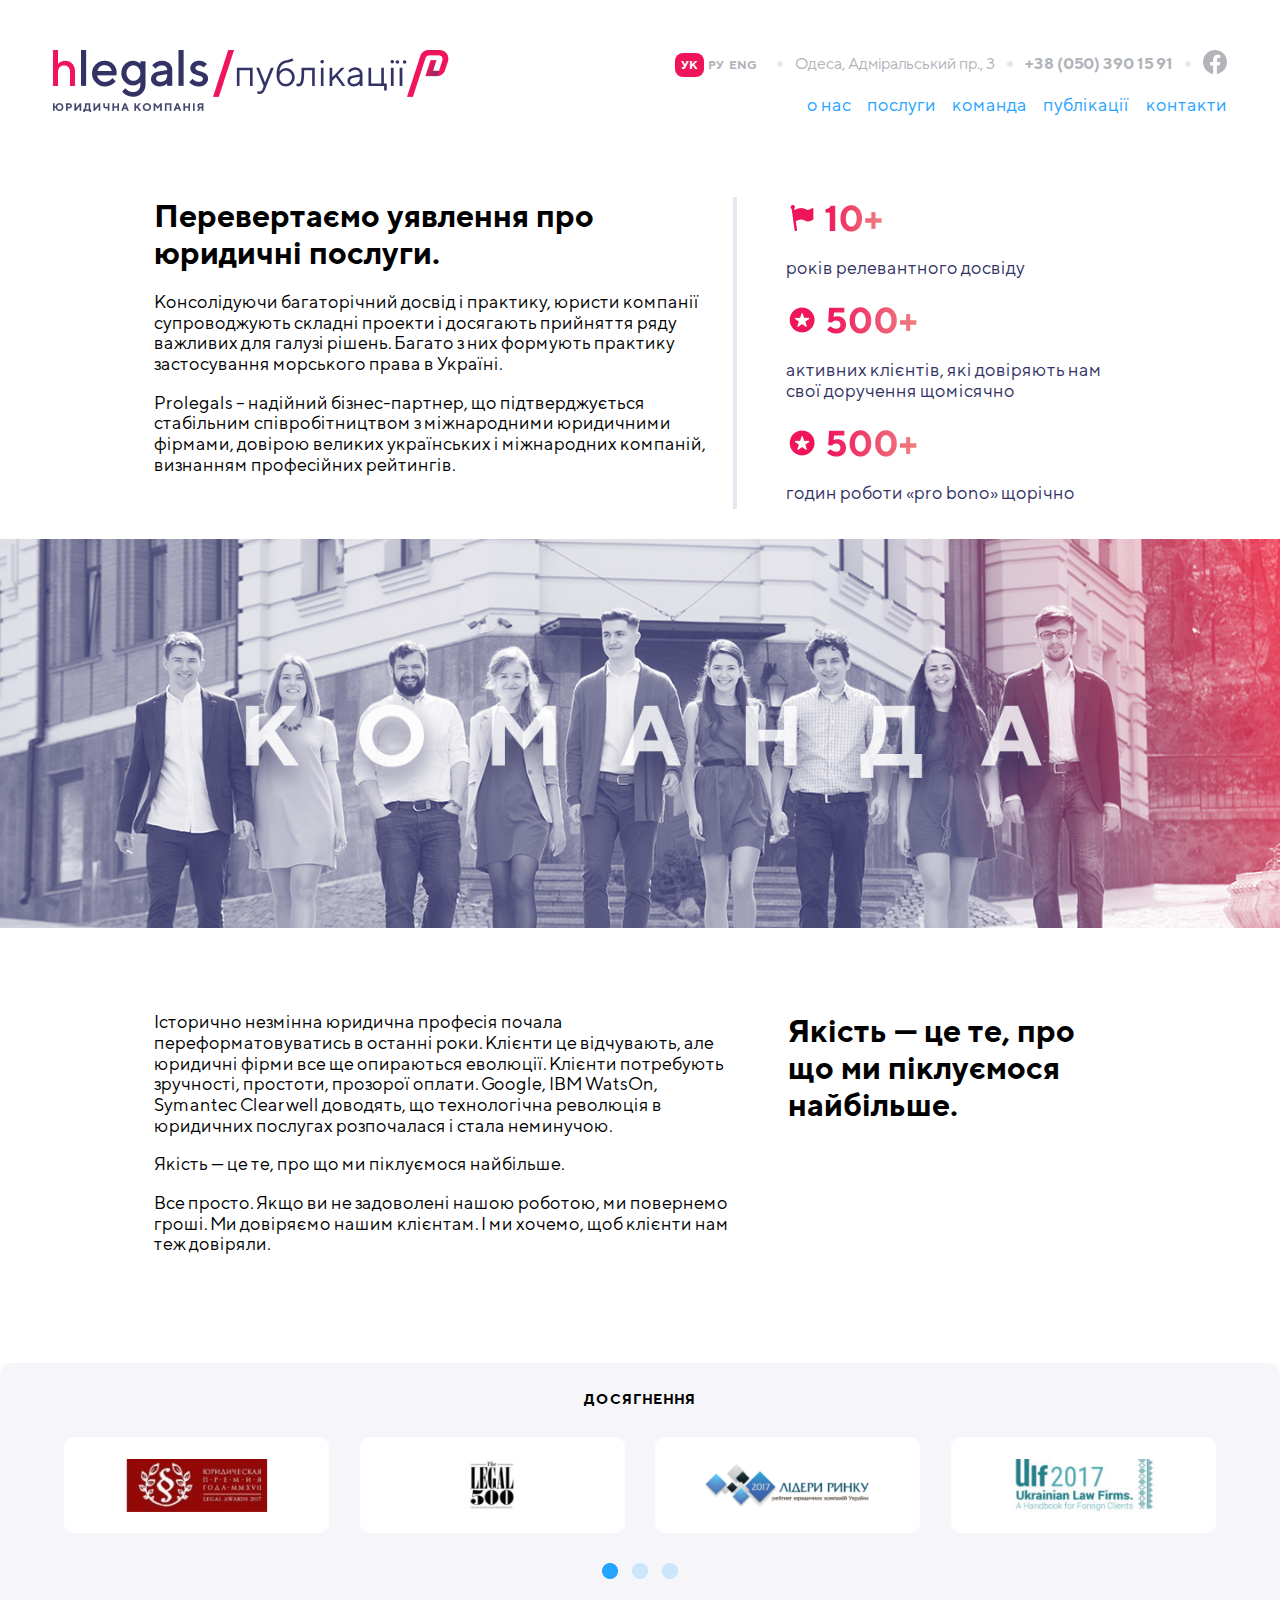
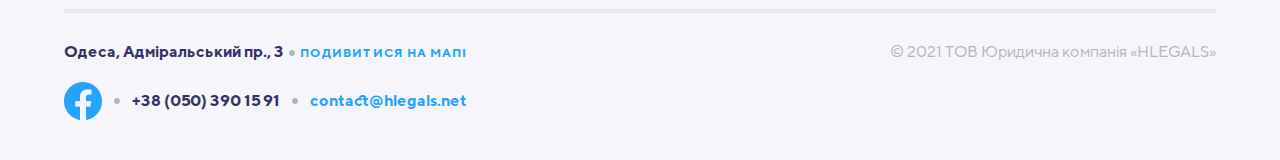
==== about.html @ 1219ba34 "first commit" ====
<!DOCTYPE html>
<html lang="en">
  <head>
    <meta charset="UTF-8" />
    <meta http-equiv="X-UA-Compatible" content="IE=edge" />
    <meta name="viewport" content="width=device-width, initial-scale=1.0" />
    <link rel="stylesheet" href="styles/normalize.css" />
    <link rel="stylesheet" href="styles/about.css" />
    <link rel="stylesheet" href="styles/about-desktop.css" />
    <link rel="stylesheet" href="styles/header.css" />
    <link rel="stylesheet" href="styles/footer.css" />
    <link rel="stylesheet" href="fonts/fontstyles.css" />

    <title>Document</title>
  </head>
  <body>
    <header class="header">
      <div class="header-top">
        <ul class="lang-list list">
          <li><a class="lang-link lang-link-grey active" href="#">УК</a></li>
          <li><a class="lang-link lang-link-grey" href="#">РУ</a></li>
          <li><a class="lang-link lang-link-grey" href="#">ENG</a></li>
        </ul>
        <div class="contact-info">
          <img src="img/Dot separator.png" alt="" class="ds" />
          <p class="header-adress header-adress-grey">
            Одеса, Адміральський пр., 3
          </p>
          <img src="img/Dot separator.png" alt="" class="ds" />
          <p class="header-phone">+38 (050) 390 15 91</p>
          <img src="img/Dot separator.png" alt="" class="ds" />
          <a class="fb-link" href="#"><img src="img/fb-icon.svg" alt="" /></a>
        </div>
      </div>
      <div class="header-bottom">
        <a class="home-link" href="homepage.html"
          ><img
            src="img/Logo Subsection Mobile.png"
            alt=""
            class="logo-mobile" />
          <img src="img/Logo Subsection.png" alt="" class="logo"
        /></a>
        <img class="hamburger" src="img/Hamburger.svg" alt="" />
        <ul class="nav-list list">
          <li><a href="about.html" class="nav-link nav-link-blue">о нас</a></li>
          <li><a href="services.html" class="nav-link nav-link-blue">послуги</a></li>
          <li><a href="team.html" class="nav-link nav-link-blue">команда</a></li>
          <li><a href="publication.html" class="nav-link nav-link-blue">публікації</a></li>
          <li><a href="contacts.html" class="nav-link nav-link-blue">контакти</a></li>
        </ul>
      </div>
    </header>
    <section class="IA-container">
      <div class="introduction">
        <h1 class="i-heading gradient-text">
          Перевертаємо уявлення про юридичні послуги.
        </h1>
        <p class="i-p">
          Консолідуючи багаторічний досвід і практику, юристи компанії
          супроводжують складні проекти і досягають прийняття ряду важливих для
          галузі рішень. Багато з них формують практику застосування морського
          права в Україні.
        </p>
        <p class="i-p">
          Prolegals – надійний бізнес-партнер, що підтверджується стабільним
          співробітництвом з міжнародними юридичними фірмами, довірою великих
          українських і міжнародних компаній, визнанням професійних рейтингів.
        </p>
      </div>
      <div class="advantages">
        <img src="img/Heading.png" alt="" />
        <h2 class="a-heading">років релевантного досвіду</h2>
        <img src="img/Heading (2).png" alt="" />
        <h2 class="a-heading">
          активних клієнтів, які довіряють нам свої доручення щомісячно
        </h2>
        <img src="img/Heading (2).png" alt="" />
        <h2 class="a-heading">годин роботи «pro bono» щорічно</h2>
      </div>
    </section>
    <section class="quality">
      <img class="q-img-mobile" src="img/Team-img-about-mobile.png" alt="" />
      <img class="q-img-desk" src="img/Team-img-about.png" alt="" />
      <div class="q-container">
        <div class="q-paragraphs">
          <p class="q-p">
            Історично незмінна юридична професія почала переформатовуватись в
            останні роки. Клієнти це відчувають, але юридичні фірми все ще
            опираються еволюції. Клієнти потребують зручності, простоти,
            прозорої оплати. Google, IBM WatsОn, Symantec Clearwell доводять, що
            технологічна революція в юридичних послугах розпочалася і стала
            неминучою.
          </p>
          <p class="q-p">Якість — це те, про що ми піклуємося найбільше.</p>
          <p class="q-p">
            Все просто. Якщо ви не задоволені нашою роботою, ми повернемо гроші.
            Ми довіряємо нашим клієнтам. І ми хочемо, щоб клієнти нам теж
            довіряли.
          </p>
        </div>
        <h2 class="q-heading gradient-text">
          Якість — це те, про що ми піклуємося найбільше.
        </h2>
      </div>
    </section>
    <section class="achievments">
      <h2 class="achievments-heading">Досягнення</h2>
      <div class="a-container">
        <img class="a-img" src="img/a-img.png" alt="" />
        <img class="a-img" src="img/a-img (2).png" alt="" />
        <img class="a-img" src="img/a-img (3).png" alt="" id="a-img3" />
        <img class="a-img" src="img/a-img (4).png" alt="" id="a-img4" />
      </div>
      <img class="slider-img mobile" src="img/Pagination.svg" alt="" />
      <img class="slider-img desk" src="img/Pagination-desktop.png" alt="" />
    </section>
    <footer class="footer">
      <div class="footer-container">
        <div class="footer-left">
          <div class="footer-line1">
            <p class="footer-adress">Одеса, Адміральський пр., 3</p>
            <img class="footer-ds" src="img/Dot separator1.png" alt="" />
            <a
              class="map-link"
              href="https://www.google.com/maps/place/%D0%AE%D1%80%D0%B8%D0%B4%D0%B8%D1%87%D0%B5%D1%81%D0%BA%D0%B0%D1%8F+%D0%BA%D0%BE%D0%BC%D0%BF%D0%B0%D0%BD%D0%B8%D1%8F+%22%D0%90%D0%99%D0%9C%D0%A0%D0%90%D0%99%D0%A2%22/@46.437018,30.5898953,11z/data=!4m9!1m2!2m1!1z0KLQntCSINCu0YDQuNC00LjRh9C90LAg0LrQvtC80L_QsNC90ZbRjyDCq0hMRUdBTFPCuw!3m5!1s0x40c633bcf388a7a1:0x6dd17955c5537982!8m2!3d46.4370628!4d30.7299809!15sCjTQotCe0JIg0K7RgNC40LTQuNGH0L3QsCDQutC-0LzQv9Cw0L3RltGPIMKrSExFR0FMU8K7kgEIbGF3X2Zpcm0"
            >
              подивитися на мапі
            </a>
          </div>
          <div class="footer-line2">
            <a class="fb-icon" href="https://www.facebook.com/"
              ><img src="img/facebook-icon.png" alt=""
            /></a>
            <img class="footer-ds" src="img/Dot separator1.png" alt="" />
            <a class="tel-number" href="tel:+380503901591"
              >+38 (050) 390 15 91</a
            >
            <img class="footer-ds" src="img/Dot separator1.png" alt="" />
            <a class="email-link" href="#">contact@hlegals.net</a>
          </div>
        </div>

        <h3 class="footer-h3">© 2021 ТОВ Юридична компанія «HLEGALS»</h3>
      </div>
    </footer>
  </body>
</html>
---- styles/about.css ----
*,
*::before,
*::after {
  box-sizing: border-box;
}

.IA-container {
  width: 90%;
  margin: 0 auto;
}

.introduction {
  border-bottom: 4px solid #e6e6f0;
  margin-bottom: 15px;
}

.i-heading {
  font-size: 32px;
  font-weight: 700;
  margin-top: 0;
}

.i-p {
  font-size: 18px;
}

.advantages {
  width: 90%;
  padding-top: 0;
}

.a-heading {
  font-weight: 400;
  font-size: 18px;
  color: #323264;
  margin-bottom: 20px;
}

.quality {
  padding-top: 15px;
  margin-bottom: 40px;
}

.q-container {
  width: 90%;
  margin: 0 auto;
}

.q-p {
  font-size: 18px;
  font-weight: 400;
  color: #000;
}

.q-heading {
  font-size: 32px;
  font-weight: 700;
  margin-bottom: 0;
}

.achievments {
  width: 100%;
  background-color: #f5f5fa;
  border-radius: 12px 12px 0px 0px;
  padding-top: 28px;
  padding-bottom: 30px;
}

.achievments-heading {
  font-size: 14px;
  text-align: center;
  letter-spacing: 1px;
  text-transform: uppercase;
  margin: 0 auto 30px;
}

.a-container {
  width: 90%;
  margin: 0 auto;
  display: flex;
  flex-wrap: wrap;
  justify-content: space-between;
}

.a-img {
  width: 46.6%;
  margin-bottom: 30px;
}

.slider-img {
  display: block;
  margin: auto;
}
---- styles/about-desktop.css ----
@media screen and (max-width: 767px) {
  .q-img-desk,
  #a-img3,
  #a-img4,
  .desk {
    display: none;
  }
}

@media screen and (min-width: 768px) {
  .IA-container {
    display: flex;
    justify-content: space-between;
  }
  .introduction {
    width: 60%;
    border-bottom: none;
    border-right: 4px solid #e6e6f0;
    padding-right: 2%;
  }
  .advantages {
    width: 35%;
  }
  .q-img-mobile {
    display: none;
  }

  .q-img-desk {
    width: 100%;
  }

  .mobile {
    display: none;
  }
}

@media screen and (min-width: 1024px) {
  .IA-container {
    width: 76%;
  }

  .quality {
    margin-bottom: 90px;
  }

  .q-container {
    display: flex;
    justify-content: space-between;
    width: 76%;
    padding-top: 80px;
  }

  .q-paragraphs {
    width: 75%;
  }

  .q-heading {
    width: 50%;
    margin-top: 0;
    padding-left: 6%;
  }

  .q-p {
    margin-top: 0;
  }

  .a-container {
    flex-wrap: nowrap;
  }

  .a-img {
    width: 23%;
  }
}
---- styles/header.css ----
*,
*::before,
*::after {
  box-sizing: border-box;
}

.list {
  margin: 0;
  padding: 0;
  list-style: none;
}

.header {
  position: relative;
  width: 89.3%;
  margin: 0 auto;
  padding-top: 20px;
}

.header-top {
  display: flex;
  align-items: center;
  justify-content: space-between;
  margin-bottom: 15px;
}

.lang-list {
  height: 24px;
  width: 82px;
  display: flex;
  justify-content: space-between;
  line-height: 24px;
}

.lang-link {
  font-size: 12px;
  font-weight: 700;
  text-decoration: none;
}

.lang-link-grey {
  color: #b3b3ba;
}


.active {
  color: #fff;
  display: inline-block;
  width: 29px;
  height: 24px;
  background: #f0145a;
  border-radius: 8px;
  text-align: center;
}

.header-adress {
  font-size: 16px;
  margin: 0;
}

.header-adress-white {
  color: #fff;
}

.header-adress-grey {
  color: #b3b3ba;
}

.header-phone {
  color: #b3b3ba;
  font-size: 16px;
  font-weight: 700;
  margin: 0;
}

.header-phone-white{
  color: #fff;
}

.header-bottom {
  display: flex;
  justify-content: space-between;
  align-items: center;
}

@media screen and (max-width: 767px) {
  .nav-list,
  .ds,
  .header-adress,
  .fb-link,
  .logo {
    display: none;
  }
}

@media screen and (min-width: 768px) {
  .hamburger,
  .logo-mobile {
    display: none;
  }

  .header {
    display: flex;
    flex-direction: column;
    padding-top: 34px;
    margin-bottom: 40px;
  }

  .header-top {
    justify-content: flex-start;
    padding-left: 22px;
  }

  .header-bottom {
    flex-direction: column;
    align-items: flex-start;
  }

  .lang-list {
    margin-right: 5%;
  }

  .nav-list {
    display: flex;
    justify-content: space-between;
    width: 420px;
    margin-top: 15px;
  }

  .nav-link {
    text-decoration: none;
    font-size: 18px;
  }

  .nav-link-white {
    color: #fff;
  }

  .nav-link-blue {
    color: #24a3ff;
  }

  .nav-link:hover {
    transition: 0.4s;
    color: #f0145a;
    text-decoration: underline #f0145a;
    font-weight: 700;
  }

  .contact-info {
    display: flex;
    width: 450px;
    justify-content: space-between;
    align-items: center;
  }
}

@media screen and (min-width: 1024px) {
  .header {
    padding-top: 50px;
    width: 91.67%;
    margin-bottom: 80px;
  }

  .header-top {
    justify-content: flex-end;
    margin-bottom: 16px;
  }

  .lang-list {
    margin-right: 20px;
  }

  .header-bottom {
    flex-direction: row;
    align-items: center;
  }

  .nav-list {
    margin-top: 0;
  }
}

@media screen and (min-width: 1280px) {
  .logo {
    margin-top: -45px;
  }
}
---- styles/footer.css ----
.footer {
  width: 100%;
  background-color: #f5f5fa;
}

.footer-container {
  width: 90%;
  display: flex;
  flex-direction: column;
  margin: 0 auto;
  text-align: center;
  border-top: 4px solid #e6e6f0;
}

.footer-line1 {
  margin-bottom: 20px;
}

.footer-line2 {
  display: flex;
  flex-direction: column;
}

.footer-adress {
  font-size: 16px;
  font-weight: 700;
  color: #323264;
  margin: 20px auto 10px;
}

.map-link {
  font-size: 12px;
  color: #24a3ff;
  text-transform: uppercase;
  letter-spacing: 1px;
  font-weight: 700;
  text-decoration: none;
}

.fb-icon {
  display: block;
  margin: 0 auto;
  width: 38px;
  height: 38px;
}

.tel-number {
  font-size: 16px;
  font-weight: 700;
  color: #323264;
  margin: 20px auto 20px;
  text-decoration: none;
}

.email-link {
  font-size: 16px;
  font-weight: 700;
  text-decoration: none;
  color: #24a3ff;
}

.footer-h3 {
  font-weight: 400;
  font-size: 16px;
  color: #b3b3ba;
  width: 95%;
  margin: 20px auto 138px;
}

@media screen and (max-width: 767px) {
  .footer-ds {
    display: none;
  }
}

@media screen and (min-width: 768px) {
  .footer-container {
    flex-direction: row;
    flex-wrap: wrap;
    padding: 30px 15% 0;
  }

  .footer-left {
    width: 100%;
  }
  .footer-line1 {
    width: 100%;
    display: flex;
    align-items: center;
    justify-content: space-between;
    margin-bottom: 20px;
    padding-left: 20px;
  }

  .footer-adress {
    margin: 0;
  }

  .footer-line2 {
    flex-direction: row;
    justify-content: space-between;
    align-items: center;
    padding-right: 20px;
  }

  .fb-icon {
    margin: 0;
  }

  .tel-number {
    margin: 0;
  }

  .footer-h3 {
    margin: 20px auto 80px;
  }
}

@media screen and (min-width: 1024px) {
  .footer-container {
    padding: 30px 0 40px;
    justify-content: space-between;
  }

  .footer-left {
    width: 45%;
  }

  .footer-line1 {
    padding-left: 0;
  }

  .footer-line2 {
    padding-right: 0;
  }

  .footer-h3 {
    width: 40%;
    margin: 0;
    text-align: right;
  }
}

@media screen and (min-width: 1280px) {
  .footer-left {
    width: 35%;
  }
}

@media screen and (min-width: 1600px) {
  .footer-left {
    width: 30%;
  }
}

@media screen and (min-width: 1920px) {
  .footer-left {
    width: 25%;
  }
}
---- fonts/fontstyles.css ----
*,
*::before,
*::after {
  box-sizing: border-box;
}
body {
  font-family: "TT Norms";
  font-weight: 400;
  margin: 0 auto;
}
@font-face {
  font-family: "TT Norms";
  src: local("TT Norms Regular"), local("TT-Norms-Regular"),
    url("TTNorms-Regular.woff2") format("woff2"),
    url("TTNorms-Regular.woff") format("woff"),
    url("TTNorms-Regular.ttf") format("truetype");
  font-weight: 400;
  font-style: normal;
}

@font-face {
  font-family: "TT Norms";
  src: local("TT Norms Medium"), local("TT-Norms-Medium"),
    url("TTNorms-Medium.woff2") format("woff2"),
    url("TTNorms-Medium.woff") format("woff"),
    url("TTNorms-Medium.ttf") format("truetype");
  font-weight: 500;
  font-style: normal;
}
@font-face {
  font-family: "TT Norms";
  src: local("TT Norms Bold"), local("TT-Norms-Bold"),
    url("TTNorms-Bold.woff2") format("woff2"),
    url("TTNorms-Bold.woff") format("woff"),
    url("TTNorms-Bold.ttf") format("truetype");
  font-weight: 700;
  font-style: normal;
}

.gradient-text-h{
  background: linear-gradient(90.13deg, #f0145a 0.84%, #ef8080 99.96%);
  -webkit-background-clip: text;
  -webkit-text-fill-color: transparent;
  background-clip: text;
  text-fill-color: transparent;
  font-size: 32px;
  font-weight: 700;
}
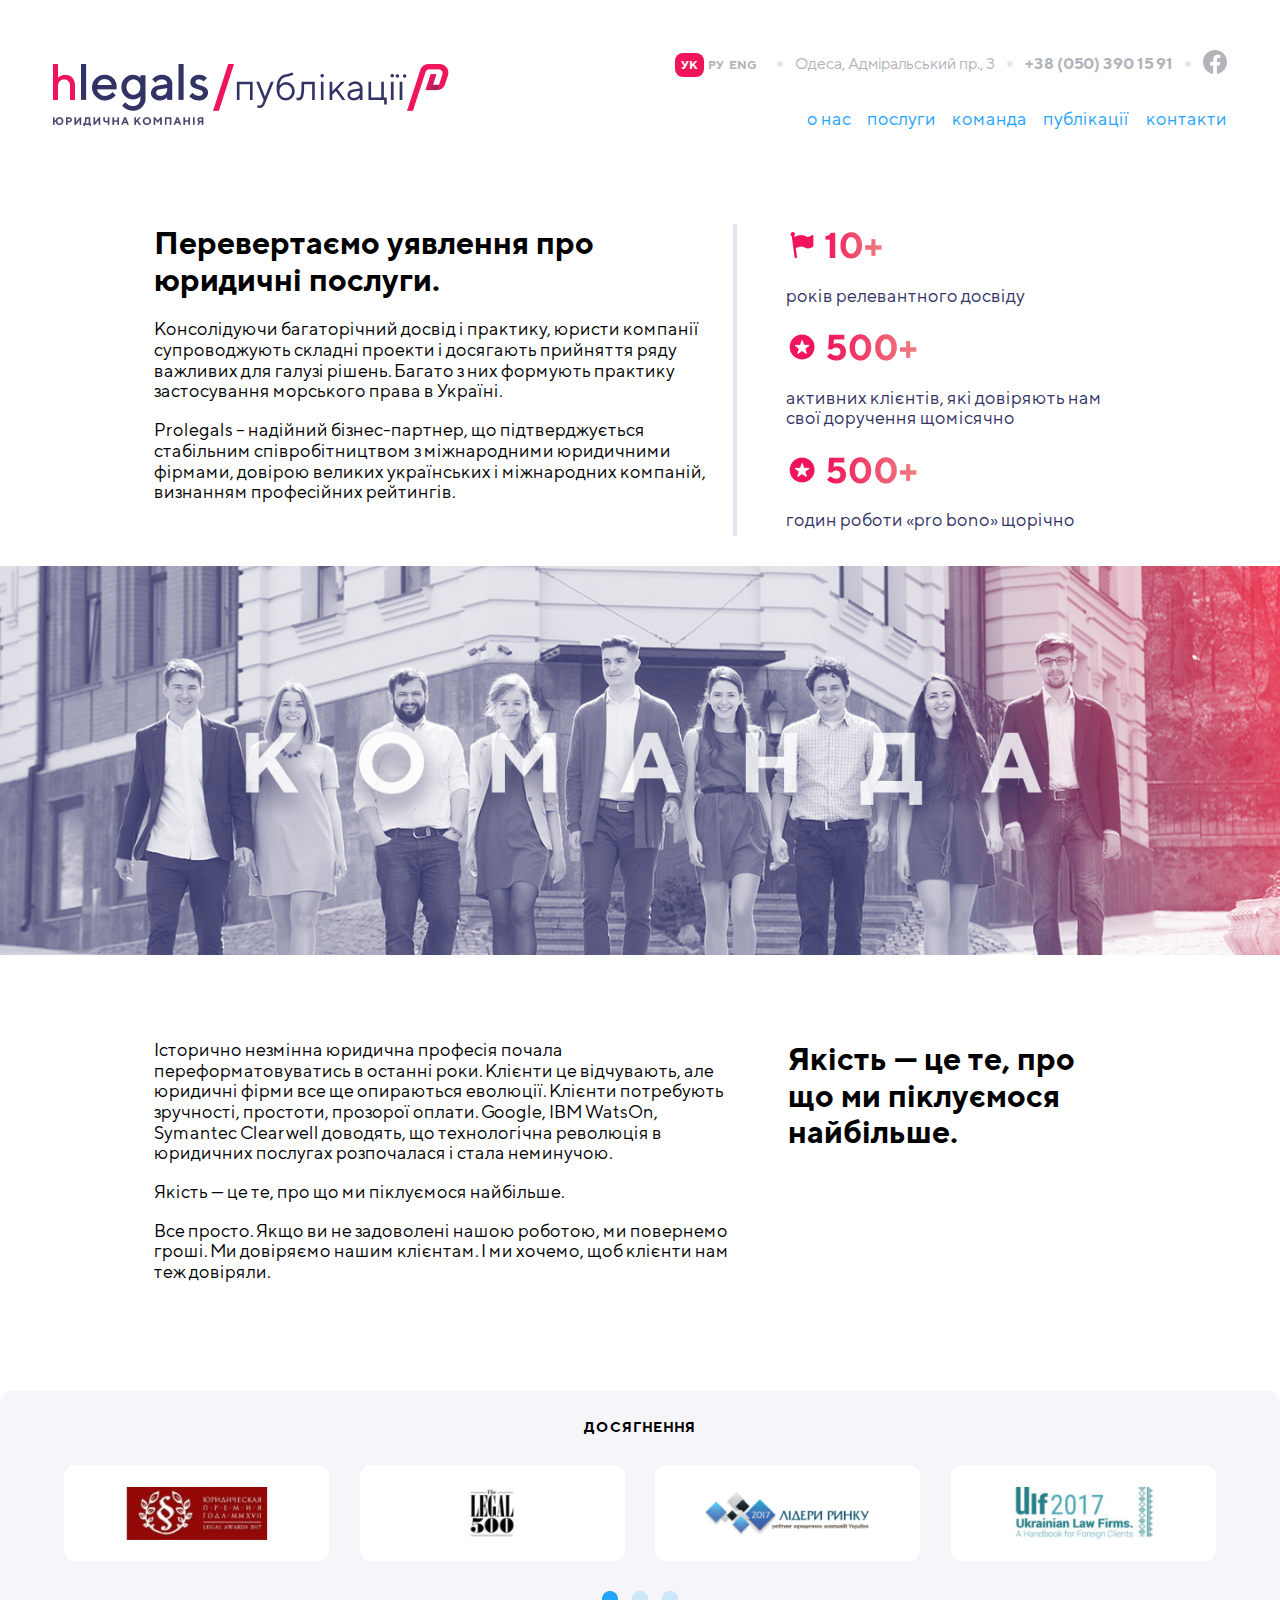
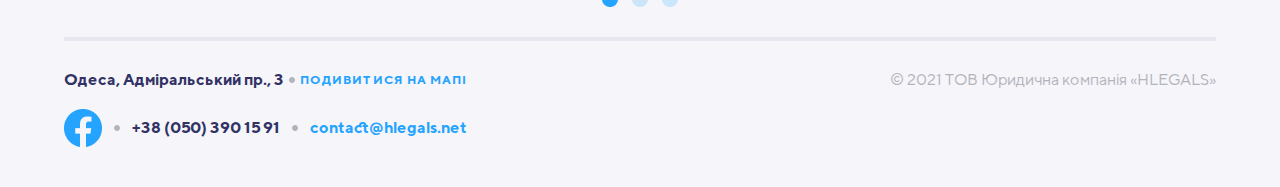
==== commit 3fa0e5e3: "hamburger" ====
--- a/about.html
+++ b/about.html
@@ -33,20 +33,67 @@
         </div>
       </div>
       <div class="header-bottom">
-        <a class="home-link" href="homepage.html"
+        <a class="home-link" href="index.html"
           ><img
             src="img/Logo Subsection Mobile.png"
             alt=""
             class="logo-mobile" />
           <img src="img/Logo Subsection.png" alt="" class="logo"
         /></a>
-        <img class="hamburger" src="img/Hamburger.svg" alt="" />
+        <div class="hamburger-menu">
+          <button class="hamburger-btn" id="hamburger-btn">
+            <img class="hamburger" src="img/Hamburger.svg" alt="" />
+          </button>
+          <div class="nav-menu" id="nav-menu">
+            <header class="nav-menu-header">
+              <div class="header-wrapper">
+                <img src="img/mini-logo.svg" alt="" />
+                <button class="close-btn" id="close-btn">
+                  <img src="img/close.svg" alt="" />
+                </button>
+              </div>
+            </header>
+            <ul class="nav-list-menu">
+              <li class="nav-list-item">
+                <a href="about.html" class="nav-link nav-link-blue">о нас</a>
+              </li>
+              <li class="nav-list-item">
+                <a href="services.html" class="nav-link nav-link-blue"
+                  >послуги</a
+                >
+              </li>
+              <li class="nav-list-item">
+                <a href="team.html" class="nav-link nav-link-blue">команда</a>
+              </li>
+              <li class="nav-list-item">
+                <a href="publication.html" class="nav-link nav-link-blue"
+                  >публікації</a
+                >
+              </li>
+              <li class="nav-list-item">
+                <a href="contacts.html" class="nav-link nav-link-blue"
+                  >контакти</a
+                >
+              </li>
+            </ul>
+          </div>
+        </div>
         <ul class="nav-list list">
           <li><a href="about.html" class="nav-link nav-link-blue">о нас</a></li>
-          <li><a href="services.html" class="nav-link nav-link-blue">послуги</a></li>
-          <li><a href="team.html" class="nav-link nav-link-blue">команда</a></li>
-          <li><a href="publication.html" class="nav-link nav-link-blue">публікації</a></li>
-          <li><a href="contacts.html" class="nav-link nav-link-blue">контакти</a></li>
+          <li>
+            <a href="services.html" class="nav-link nav-link-blue">послуги</a>
+          </li>
+          <li>
+            <a href="team.html" class="nav-link nav-link-blue">команда</a>
+          </li>
+          <li>
+            <a href="publication.html" class="nav-link nav-link-blue"
+              >публікації</a
+            >
+          </li>
+          <li>
+            <a href="contacts.html" class="nav-link nav-link-blue">контакти</a>
+          </li>
         </ul>
       </div>
     </header>
@@ -139,9 +186,10 @@
             <a class="email-link" href="#">contact@hlegals.net</a>
           </div>
         </div>
-
         <h3 class="footer-h3">© 2021 ТОВ Юридична компанія «HLEGALS»</h3>
       </div>
     </footer>
   </body>
+  <script src="js/jquery-3.6.0.min.js"></script>
+  <script src="js/hamburger-script.js"></script>
 </html>
--- a/styles/header.css
+++ b/styles/header.css
@@ -41,7 +41,6 @@
 .lang-link-grey {
   color: #b3b3ba;
 }
-
 
 .active {
   color: #fff;
@@ -73,7 +72,7 @@
   margin: 0;
 }
 
-.header-phone-white{
+.header-phone-white {
   color: #fff;
 }
 
@@ -81,6 +80,85 @@
   display: flex;
   justify-content: space-between;
   align-items: center;
+}
+
+.nav-link-white {
+  color: #fff;
+}
+
+.nav-link-blue {
+  color: #24a3ff;
+}
+
+.hamburger-btn {
+  border: none;
+  background-color: transparent;
+  width: 32px;
+  height: 32px;
+  padding: 0;
+  cursor: pointer;
+}
+
+.nav-menu {
+  display: none;
+  width: 100%;
+  position: fixed;
+  top: 0;
+  right: 0;
+  bottom: 0;
+  left: 0;
+  background-color: #ffffff;
+  z-index: 100;
+}
+
+.nav-menu-header {
+  width: 95%;
+  margin: 0 auto;
+  height: 62px;
+  display: flex;
+  align-items: center;
+  justify-content: flex-end;
+}
+
+.header-wrapper {
+  width: 55%;
+  display: flex;
+  justify-content: space-between;
+}
+
+.close-btn {
+  background-color: transparent;
+  border: none;
+  cursor: pointer;
+}
+
+.nav-list-menu {
+  width: 100%;
+  margin: 0;
+  padding: 0;
+  list-style: none;
+  text-align: center;
+}
+
+.nav-list-item {
+  background-color: #f5f5fa;
+  margin-bottom: 1px;
+  height: 54px;
+}
+
+.nav-list-item:last-child {
+  margin-bottom: 0;
+}
+
+.nav-link {
+  text-decoration: none;
+  font-size: 24px;
+  line-height: 50px;
+}
+
+.nav-link:active {
+  color: #f0145a;
+  font-weight: 700;
 }
 
 @media screen and (max-width: 767px) {
@@ -94,7 +172,7 @@
 }
 
 @media screen and (min-width: 768px) {
-  .hamburger,
+  .hamburger-btn,
   .logo-mobile {
     display: none;
   }
@@ -132,14 +210,6 @@
     font-size: 18px;
   }
 
-  .nav-link-white {
-    color: #fff;
-  }
-
-  .nav-link-blue {
-    color: #24a3ff;
-  }
-
   .nav-link:hover {
     transition: 0.4s;
     color: #f0145a;
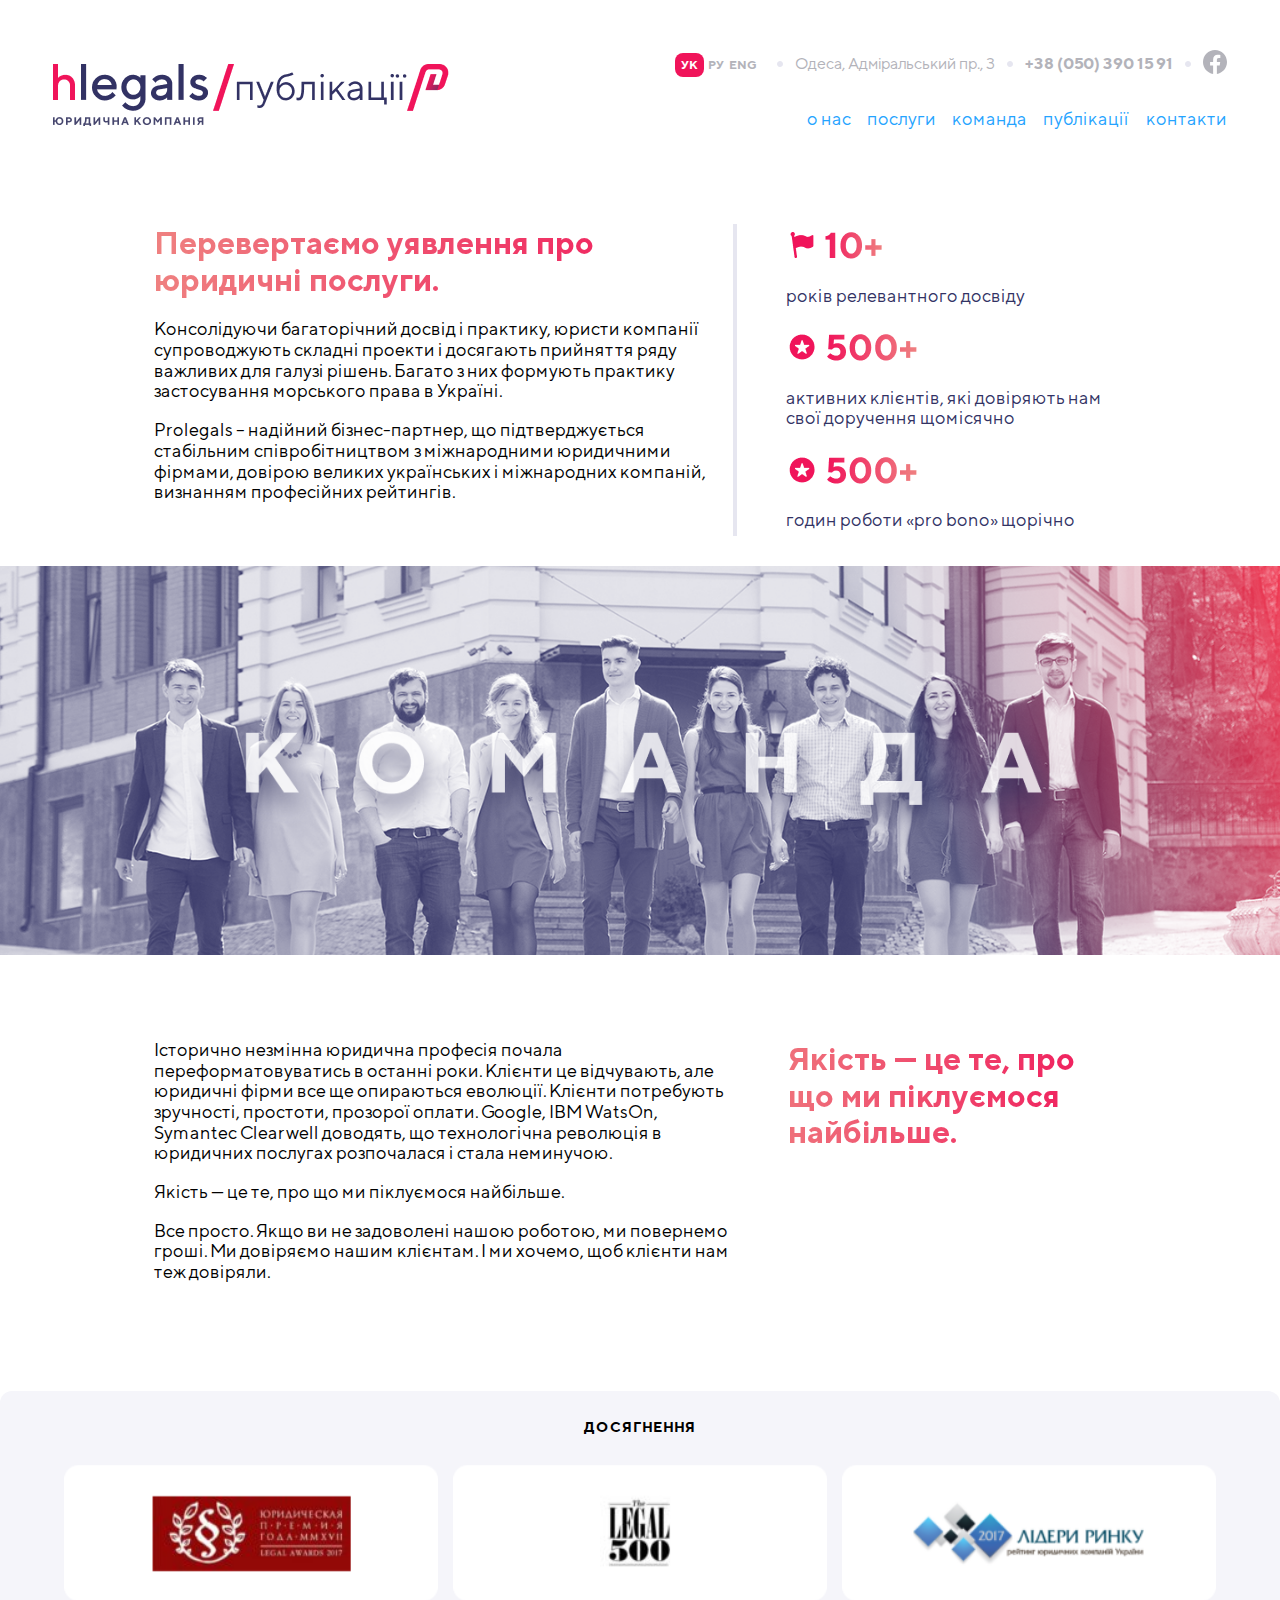
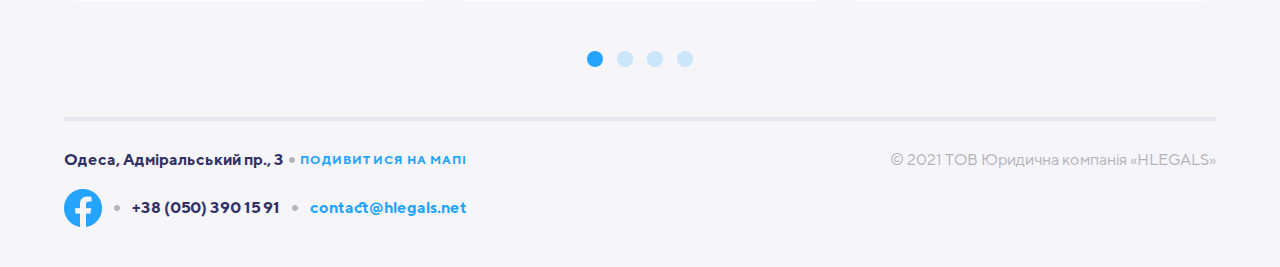
==== commit ad7160ff: "some changes" ====
--- a/about.html
+++ b/about.html
@@ -5,10 +5,13 @@
     <meta http-equiv="X-UA-Compatible" content="IE=edge" />
     <meta name="viewport" content="width=device-width, initial-scale=1.0" />
     <link rel="stylesheet" href="styles/normalize.css" />
+    <link rel="stylesheet" href="styles/owl.carousel.min.css" />
+    <link rel="stylesheet" href="styles/header.css" />
+    <link rel="stylesheet" href="styles/footer.css" />
+    <link rel="stylesheet" href="styles/homepage-mobile.css" />
+    <link rel="stylesheet" href="styles/team-owl-carousel.css">
     <link rel="stylesheet" href="styles/about.css" />
     <link rel="stylesheet" href="styles/about-desktop.css" />
-    <link rel="stylesheet" href="styles/header.css" />
-    <link rel="stylesheet" href="styles/footer.css" />
     <link rel="stylesheet" href="fonts/fontstyles.css" />
 
     <title>Document</title>
@@ -17,7 +20,9 @@
     <header class="header">
       <div class="header-top">
         <ul class="lang-list list">
-          <li><a class="lang-link lang-link-grey active" href="#">УК</a></li>
+          <li>
+            <a class="lang-link lang-link-grey lang-link-active" href="#">УК</a>
+          </li>
           <li><a class="lang-link lang-link-grey" href="#">РУ</a></li>
           <li><a class="lang-link lang-link-grey" href="#">ENG</a></li>
         </ul>
@@ -49,7 +54,7 @@
               <div class="header-wrapper">
                 <img src="img/mini-logo.svg" alt="" />
                 <button class="close-btn" id="close-btn">
-                  <img src="img/close.svg" alt="" />
+                  <img src="img/Close.png" alt="" />
                 </button>
               </div>
             </header>
@@ -153,13 +158,45 @@
     <section class="achievments">
       <h2 class="achievments-heading">Досягнення</h2>
       <div class="a-container">
-        <img class="a-img" src="img/a-img.png" alt="" />
-        <img class="a-img" src="img/a-img (2).png" alt="" />
-        <img class="a-img" src="img/a-img (3).png" alt="" id="a-img3" />
-        <img class="a-img" src="img/a-img (4).png" alt="" id="a-img4" />
-      </div>
-      <img class="slider-img mobile" src="img/Pagination.svg" alt="" />
-      <img class="slider-img desk" src="img/Pagination-desktop.png" alt="" />
+        <div class="owl-carousel" id="a-carousel">
+          <div class="a-item">
+            <img class="a-img" src="img/a-img.png" alt="" />
+          </div>
+          <div class="a-item">
+            <img class="a-img" src="img/a-img (2).png" alt="" />
+          </div>
+          <div class="a-item">
+            <img class="a-img" src="img/a-img (3).png" alt="" id="a-img3" />
+          </div>
+          <div class="a-item">
+            <img class="a-img" src="img/a-img (4).png" alt="" id="a-img4" />
+          </div>
+          <div class="a-item">
+            <img class="a-img" src="img/a-img.png" alt="" />
+          </div>
+          <div class="a-item">
+            <img class="a-img" src="img/a-img (2).png" alt="" />
+          </div>
+          <div class="a-item">
+            <img class="a-img" src="img/a-img (3).png" alt="" id="a-img3" />
+          </div>
+          <div class="a-item">
+            <img class="a-img" src="img/a-img (4).png" alt="" id="a-img4" />
+          </div>
+          <div class="a-item">
+            <img class="a-img" src="img/a-img.png" alt="" />
+          </div>
+          <div class="a-item">
+            <img class="a-img" src="img/a-img (2).png" alt="" />
+          </div>
+          <div class="a-item">
+            <img class="a-img" src="img/a-img (3).png" alt="" id="a-img3" />
+          </div>
+          <div class="a-item">
+            <img class="a-img" src="img/a-img (4).png" alt="" id="a-img4" />
+          </div>
+        </div>
+      </div>
     </section>
     <footer class="footer">
       <div class="footer-container">
@@ -191,5 +228,7 @@
     </footer>
   </body>
   <script src="js/jquery-3.6.0.min.js"></script>
+  <script src="js/owl.carousel.min.js"></script>
   <script src="js/hamburger-script.js"></script>
+  <script src="js/owl-carousel-about.js"></script>
 </html>
--- a/styles/header.css
+++ b/styles/header.css
@@ -42,7 +42,7 @@
   color: #b3b3ba;
 }
 
-.active {
+.lang-link-active {
   color: #fff;
   display: inline-block;
   width: 29px;
@@ -121,7 +121,7 @@
 }
 
 .header-wrapper {
-  width: 55%;
+  width: 52%;
   display: flex;
   justify-content: space-between;
 }
@@ -195,7 +195,7 @@
   }
 
   .lang-list {
-    margin-right: 5%;
+    margin-right: 2%;
   }
 
   .nav-list {
--- a/styles/homepage-mobile.css
+++ b/styles/homepage-mobile.css
@@ -0,0 +1,393 @@
+*,
+*::before,
+*::after {
+  box-sizing: border-box;
+}
+
+.lang-link:hover {
+  color: #fff;
+}
+
+.list {
+  padding: 0;
+  list-style: none;
+}
+
+.container {
+  background: linear-gradient(
+    42.01deg,
+    #323264 14.33%,
+    #323264 51.39%,
+    #7a425e 87.53%
+  );
+}
+
+.splash {
+  height: 436px;
+  margin-top: 100px;
+  position: relative;
+  background-image: url(../img/Symbol\ Long\ leg.svg);
+  background-repeat: no-repeat;
+  background-position: top;
+  overflow: hidden;
+}
+
+.splash-txt {
+  position: relative;
+  font-size: 38px;
+  color: #ffffff;
+  padding: 0;
+  margin: 0 auto;
+  text-align: center;
+  width: 80%;
+  font-weight: 500;
+  z-index: 2;
+  padding-top: 40px;
+}
+
+.shade {
+  width: 100%;
+  position: absolute;
+  top: 54.1%;
+  left: 0%;
+  z-index: 3;
+  height: 200px;
+  background: linear-gradient(
+    180deg,
+    rgba(50, 50, 100, 0) 16.67%,
+    #323264 100%
+  );
+}
+
+.scroll-down {
+  z-index: 4;
+  border: 0;
+  padding: 0;
+  background-color: transparent;
+  position: absolute;
+  left: calc(50% - 42px / 2 + 0.5px);
+  bottom: 20px;
+}
+
+.ES-container {
+  background: linear-gradient(
+    228.57deg,
+    #323264 11.93%,
+    #323264 57.17%,
+    #643e72 87.46%
+  );
+  border-radius: 0px 0px 12px 12px;
+}
+
+.experience {
+  display: none;
+}
+
+.experience-carousel{
+  width: 90%;
+  margin: 0 auto;
+}
+
+.E-type {
+  font-size: 14px;
+  font-weight: 700;
+  letter-spacing: 1px;
+  text-transform: uppercase;
+  color: #b3b3ba;
+  margin: 0;
+  padding-top: 40px;
+}
+
+.gradient-text {
+  background: linear-gradient(90.13deg, #ef8080 0.84%, #f0145a 99.96%);
+  -webkit-background-clip: text;
+  -webkit-text-fill-color: transparent;
+  background-clip: text;
+}
+
+#E-item2,
+#E-item3,
+#E-item4 {
+  display: none;
+}
+
+.E-heading {
+  font-size: 22px;
+  color: #ffffff;
+}
+
+.E-description {
+  font-size: 18px;
+  color: #ffffff;
+}
+
+.slider-wrapper {
+  width: 120px;
+  margin: 0 auto;
+  display: flex;
+  justify-content: space-between;
+}
+
+.slider-point {
+  appearance: none;
+  border: none;
+  width: 16px;
+  height: 16px;
+  background-color: #24a3ff;
+  opacity: 0.2;
+  border-radius: 50%;
+}
+
+.slider-point:checked {
+  background-color: #24a3ff;
+  opacity: 1;
+}
+
+.services {
+  width: 90%;
+  margin: 45px auto 0;
+  padding-bottom: 50px;
+}
+
+.S-link {
+  font-size: 14px;
+  letter-spacing: 1px;
+  text-transform: uppercase;
+  color: #948daa;
+  text-decoration: none;
+  font-weight: 700;
+}
+
+.S-heading {
+  font-size: 32px;
+  background-image: linear-gradient(90.13deg, #f0145a 0.84%, #ef8080 99.96%);
+  -webkit-background-clip: text;
+  background-clip: text;
+  color: transparent;
+  margin: 0 auto 20px;
+}
+
+.S-list {
+  display: flex;
+  flex-wrap: wrap;
+  align-items: center;
+}
+
+.S-h {
+  font-size: 18px;
+  color: #24a3ff;
+  text-align: left;
+  width: 75%;
+  margin: 0;
+  line-height: 21px;
+  font-weight: 500;
+}
+
+.S-description {
+  font-size: 16px;
+  color: #ffffff;
+  width: 99%;
+  margin: 10px 0 40px;
+}
+
+.rect {
+  height: 64px;
+  width: 64px;
+  background-color: #ffffff;
+  border-radius: 18px;
+  display: flex;
+  justify-content: center;
+  align-items: center;
+  margin-right: 4%;
+}
+
+.card-show {
+  margin: 0 auto;
+  height: 10px;
+  border-radius: 0px 0px 12px 12px;
+}
+
+.cs1 {
+  width: 90%;
+  background-color: #cacadb;
+}
+
+.cs2 {
+  width: 80%;
+  background-color: #e7e7f2;
+}
+
+.cases {
+  width: 90%;
+  display: flex;
+  flex-direction: column;
+  margin: 0 auto 30px;
+}
+
+.case-block {
+  background-color: #f5f5fa;
+  border: 1px solid #ffffff;
+  line-height: 21px;
+}
+
+.case-block1 {
+  border-radius: 12px 0px 0px 0px;
+  line-height: 57px;
+}
+
+.cs-border {
+  border-top: 2px solid #fff;
+}
+
+.case-block:last-child {
+  border-radius: 0px 0px 12px 12px;
+}
+
+.cases-txt {
+  display: inline-block;
+  font-size: 14px;
+  font-weight: 700;
+  text-transform: uppercase;
+  color: #f0145a;
+  margin: 0 0 0 20px;
+  padding: 0;
+}
+
+.case-desc {
+  font-size: 18px;
+  color: #686887;
+  font-weight: 500;
+  margin: 20px;
+}
+
+.case-company {
+  font-size: 18px;
+  color: #b3b3ba;
+  margin: -10px 0 20px 20px;
+}
+
+.clients-heading {
+  font-size: 14px;
+  color: #323264;
+  text-align: center;
+  margin: 30px auto 30px;
+  text-transform: uppercase;
+}
+
+.clients-grid {
+  display: grid;
+  grid-template-columns: 1fr 1fr;
+}
+
+.clients-logo {
+  width: 100%;
+  min-height: 90px;
+}
+
+.publications-bg {
+  width: 100%;
+  background-color: #f5f5fa;
+}
+
+.publications-container {
+  width: 90%;
+  margin: 0 auto;
+  padding-top: 20px;
+  position: relative;
+  height: 1005px;
+  overflow: hidden;
+}
+
+.publication-link {
+  font-size: 14px;
+  font-weight: 700;
+  letter-spacing: 1px;
+  text-transform: uppercase;
+  color: #24a3ff;
+  text-decoration: none;
+}
+
+.publication-h {
+  background: linear-gradient(90.13deg, #f0145a 0.84%, #ef8080 99.96%);
+  -webkit-background-clip: text;
+  -webkit-text-fill-color: transparent;
+  background-clip: text;
+  color: transparent;
+  font-size: 32px;
+  font-weight: 700;
+  margin: 0 0 20px;
+}
+
+.publications {
+  display: flex;
+  flex-direction: column;
+  max-width: 100%;
+  height: 1940px;
+}
+
+.publication-block {
+  width: 100%;
+  background-color: #fff;
+  border-radius: 8px;
+  margin-bottom: 40px;
+  height: fit-content;
+}
+
+.publication-desc {
+  width: 85%;
+  margin: 0 auto;
+}
+
+.publicaton-link-wrapper {
+  text-decoration: none;
+}
+
+.publication-heading {
+  color: #24a3ff;
+  font-size: 18px;
+  font-weight: 500;
+  margin: 20px 0 10px;
+  width: 90%;
+}
+
+.publication-date {
+  color: #b3b3ba;
+  font-size: 12px;
+  margin: 0 0 20px;
+}
+
+.publication-img {
+  width: 100%;
+}
+
+.publication-shadow {
+  position: absolute;
+  width: 100%;
+  height: 100px;
+  margin: 0 auto;
+  bottom: 0;
+  left: 0;
+  background-color: #f5f5fa
+}
+
+.publication-btn {
+  display: block;
+  width: 250px;
+  height: 50px;
+  background-color: #24a3ff;
+  font-size: 14px;
+  color: #fff;
+  box-shadow: 0px 0px 20px rgba(36, 163, 255, 0.5);
+  border-radius: 12px;
+  border: none;
+  margin: 15px auto 0;
+  transition: all .3s ease-in-out;
+}
+
+.publication-btn:hover{
+  transform: scale(1.1);
+}
+
+#close-btn-homepage{
+  display: none;
+}
--- a/styles/team-owl-carousel.css
+++ b/styles/team-owl-carousel.css
@@ -0,0 +1,155 @@
+.team {
+  width: 90%;
+  margin: 20px auto 30px;
+  border-radius: 12px;
+}
+
+.item {
+  background-color: #f5f5fa;
+  border-radius: 12px;
+  padding-top: 20px;
+}
+
+.t-img-desktop {
+  display: none;
+}
+
+.t-right {
+  width: 90%;
+  margin: 0 auto;
+  text-align: left;
+}
+
+.t-link {
+  font-size: 14px;
+  font-weight: 700;
+  letter-spacing: 1px;
+  text-transform: uppercase;
+  color: #24a3ff;
+  text-decoration: none;
+  text-align: left;
+}
+
+.t-heading {
+  background: linear-gradient(90.13deg, #f0145a 0.84%, #ef8080 99.96%);
+  -webkit-background-clip: text;
+  -webkit-text-fill-color: transparent;
+  background-clip: text;
+  color: transparent;
+  font-size: 32px;
+  line-height: 38px;
+  font-weight: 700;
+  margin: 0 0 10px;
+  padding: 0;
+  width: 90%;
+}
+
+.t-member {
+  display: flex;
+  flex-wrap: wrap;
+}
+
+.t-img-mobile {
+  width: 60px;
+  height: 60px;
+  margin: 10px 10px 0 0;
+}
+
+.t-desc {
+  display: flex;
+  flex-direction: column;
+}
+
+.t-name {
+  font-size: 18px;
+  font-weight: 500;
+  color: #b3b3ba;
+  margin: 10px 0 10px;
+  line-height: 21px;
+}
+
+.t-name-desktop {
+  display: none;
+}
+
+.t-position {
+  font-size: 16px;
+  color: #b3b3ba;
+  margin-top: 0;
+  line-height: 22px;
+}
+
+.owl-dots {
+  margin: 15px 0 0;
+  display: flex;
+  justify-content: center;
+}
+
+.owl-dot.active:hover {
+  opacity: 1;
+}
+
+.owl-dot {
+  width: 16px;
+  height: 16px;
+  border-radius: 50%;
+  background-color: #24a3ff !important;
+  opacity: 0.2;
+  margin-right: 14px;
+}
+
+.owl-dot:last-child {
+  margin-right: 0;
+}
+
+.owl-dot.active {
+  background-color: #24a3ff;
+  opacity: 1;
+}
+
+.owl-dot:hover {
+  opacity: 0.6;
+}
+
+@media screen and (min-width: 1024px) {
+  .team {
+    margin: 20px auto 40px;
+  }
+
+  .item {
+    display: flex;
+    padding-top: 0;
+  }
+
+  .t-img-mobile {
+    display: none;
+  }
+
+  .t-img-desktop {
+    display: flex;
+    width: 50%;
+    max-height: 500px;
+    max-width: 413px;
+  }
+
+  .t-right {
+    margin: 40px 0 0 40px;
+  }
+
+  .t-heading {
+    font-size: 42px;
+    line-height: 50px;
+  }
+
+  .t-name-mobile {
+    display: none;
+  }
+
+  .t-name-desktop {
+    display: block;
+  }
+
+  .owl-dots {
+    margin: 20px 0;
+  }
+}
--- a/styles/about.css
+++ b/styles/about.css
@@ -41,6 +41,10 @@
   margin-bottom: 40px;
 }
 
+.q-img-mobile {
+  width: 100%;
+}
+
 .q-container {
   width: 90%;
   margin: 0 auto;
@@ -77,17 +81,9 @@
 .a-container {
   width: 90%;
   margin: 0 auto;
-  display: flex;
-  flex-wrap: wrap;
-  justify-content: space-between;
 }
 
 .a-img {
   width: 46.6%;
   margin-bottom: 30px;
 }
-
-.slider-img {
-  display: block;
-  margin: auto;
-}
--- a/styles/about-desktop.css
+++ b/styles/about-desktop.css
@@ -1,7 +1,5 @@
 @media screen and (max-width: 767px) {
   .q-img-desk,
-  #a-img3,
-  #a-img4,
   .desk {
     display: none;
   }
@@ -64,10 +62,6 @@
     margin-top: 0;
   }
 
-  .a-container {
-    flex-wrap: nowrap;
-  }
-
   .a-img {
     width: 23%;
   }
